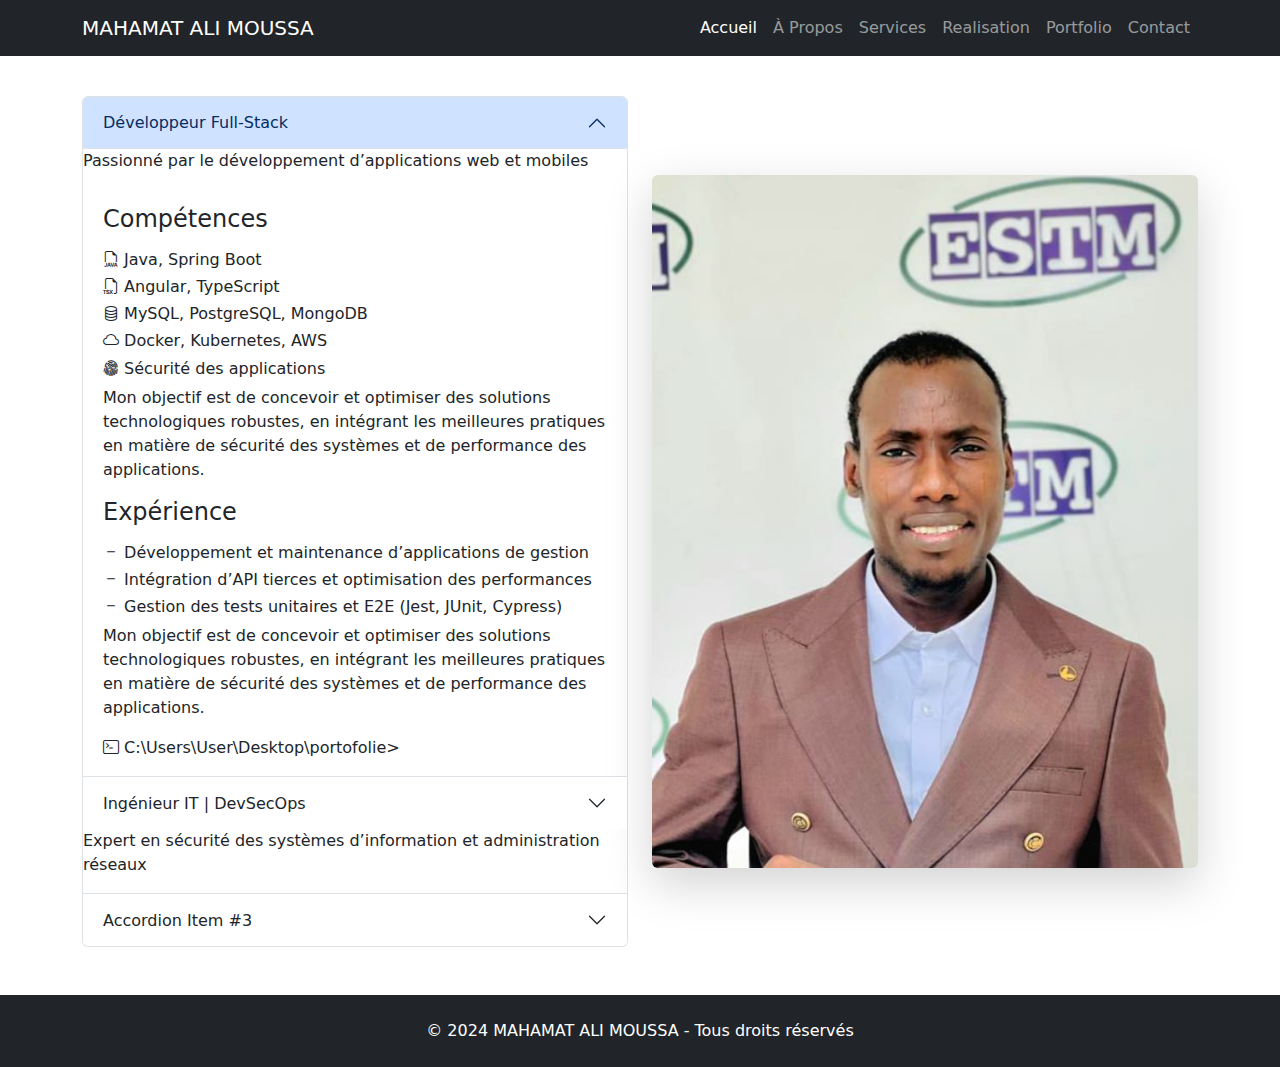
==== components/about.html @ 046203ec "ajouter les autres fichier" ====
<!DOCTYPE html>
<html lang="fr">
<head>
    <meta charset="UTF-8">
    <meta name="viewport" content="width=device-width, initial-scale=1.0">
    <title>À Propos | MAHAMAT ALI MOUSSA</title>
    <link href="https://cdn.jsdelivr.net/npm/bootstrap@5.3.0/dist/css/bootstrap.min.css" rel="stylesheet">
    <link rel="stylesheet" href="https://cdn.jsdelivr.net/npm/bootstrap-icons@1.11.3/font/bootstrap-icons.min.css">
    <link rel="stylesheet" href="styles.css">
</head>
<body>
     <!-- Navigation -->
     <nav class="navbar navbar-expand-lg navbar-dark bg-dark fixed-top">
        <div class="container">
            <a class="navbar-brand" href="#">MAHAMAT ALI MOUSSA</a>
            <button class="navbar-toggler" type="button" data-bs-toggle="collapse" data-bs-target="#navbarNav">
                <span class="navbar-toggler-icon"></span>
            </button>
            <div class="collapse navbar-collapse" id="navbarNav">
                <ul class="navbar-nav ms-auto">
                    <li class="nav-item"><a class="nav-link active" href="../index.html">Accueil</a></li>
                    <li class="nav-item"><a class="nav-link" href="#">À Propos</a></li>
                    <li class="nav-item"><a class="nav-link" href="services.html">Services</a></li>
                    <li class="nav-item"><a class="nav-link" href="realisation.html">Realisation</a></li>
                    <li class="nav-item"><a class="nav-link" href="portfolio.html">Portfolio</a></li>
                    <li class="nav-item"><a class="nav-link" href="contact.html">Contact</a></li>
                </ul>
            </div>
        </div>
    </nav>
    <section class="py-5 mt-5">
        <div class="container">
            <div class="row align-items-center">
               
                <div class="col-lg-6">
                    <div class="accordion" id="accordionExample">
                        <div class="accordion-item">
                          <h1 class="accordion-header">
                            <button class="accordion-button" type="button" data-bs-toggle="collapse" data-bs-target="#collapseOne" aria-expanded="true" aria-controls="collapseOne">
                             Développeur Full-Stack 
                            </button>
                          </h1>
                          <p>Passionné par le développement d’applications web et mobiles</p>
                          <div id="collapseOne" class="accordion-collapse collapse show" data-bs-parent="#accordionExample">
                            <div class="accordion-body">
                                <h4> Compétences</h4>
                                <p>
                                    <h6><i class="bi bi-filetype-java"></i> Java, Spring Boot</h6>
                                    <h6><i class="bi bi-filetype-tsx"></i>  Angular, TypeScript</h6>
                                    <h6><i class="bi bi-database"></i>  MySQL, PostgreSQL, MongoDB</h6>
                                    <h6><i class="bi bi-cloud"></i> Docker, Kubernetes, AWS</h6>
                                    <h6><i class="bi bi-fingerprint"></i> Sécurité des applications</h6>
                                  Mon objectif est de concevoir et optimiser des solutions technologiques robustes, en intégrant les meilleures pratiques en matière de sécurité des systèmes et de performance des applications.
                                </p>
                                <h4> Expérience</h4>
                                <p>
                                  <h6><i class="bi bi-dash"></i> Développement et maintenance d’applications de gestion</h6>
                                  <h6><i class="bi bi-dash"></i> Intégration d’API tierces et optimisation des performances</h6>
                                  <h6><i class="bi bi-dash"></i> Gestion des tests unitaires et E2E (Jest, JUnit, Cypress)</h6>
                                    Mon objectif est de concevoir et optimiser des solutions technologiques robustes, en intégrant les meilleures pratiques en matière de sécurité des systèmes et de performance des applications.
                                </p>
                                <i class="bi bi-terminal d-none d-md-inline"></i> <span class=" d-none d-md-inline">C:\Users\User\Desktop\portofolie><span id="animated-text" class="d-none d-md-inline animated-text text-warning  mb-3"></span></span>
                            </div>
                          </div>
                        </div>
                        <div class="accordion-item">
                          <h2 class="accordion-header">
                            <button class="accordion-button collapsed" type="button" data-bs-toggle="collapse" data-bs-target="#collapseTwo" aria-expanded="false" aria-controls="collapseTwo"> Ingénieur IT | DevSecOps</button>
                          </h2>
                          <p>Expert en sécurité des systèmes d’information et administration réseaux</p>
                          <div id="collapseTwo" class="accordion-collapse collapse" data-bs-parent="#accordionExample">
                            <div class="accordion-body">
                              <h4> Compétences</h4>
                              <p>
                                  <h6><i class="bi bi-dash"></i>  IAM, Zero Trust, durcissement des systèmes</h6>
                                  <h6><i class="bi bi-dash"></i>  Pentesting & Audits : Kali Linux, Metasploit, Nessus</h6>
                                  <h6><i class="bi bi-dash"></i>  Cisco, Fortinet, VPN, VLAN, pare-feu</h6>
                                  <h6><i class="bi bi-dash"></i> Docker, Kubernetes, Terraform, AWS</h6>
                                  <h6><i class="bi bi-dash"></i> ISO 27001, RGPD, NIST, SOC 2</h6>
                              </p>
                              <h4> Expérience</h4>
                              <p>
                                <h6><i class="bi bi-dash"></i>Déploiement et sécurisation des infrastructures IT</h6>
                                <h6><i class="bi bi-dash"></i>Analyse des vulnérabilités et mise en place de correctifs</h6>
                                <h6><i class="bi bi-dash"></i>Développement sécurisé et audits de code source</h6>
                                🚀 Discutons cybersécurité et innovation IT !                              </p>
                          </div>
                          </div>
                        </div>
                        <div class="accordion-item">
                          <h2 class="accordion-header">
                            <button class="accordion-button collapsed" type="button" data-bs-toggle="collapse" data-bs-target="#collapseThree" aria-expanded="false" aria-controls="collapseThree">
                              Accordion Item #3
                            </button>
                          </h2>
                          <div id="collapseThree" class="accordion-collapse collapse" data-bs-parent="#accordionExample">
                            <div class="accordion-body">
                              <strong>This is the third item's accordion body.</strong> It is hidden by default, until the collapse plugin adds the appropriate classes that we use to style each element. These classes control the overall appearance, as well as the showing and hiding via CSS transitions. You can modify any of this with custom CSS or overriding our default variables. It's also worth noting that just about any HTML can go within the <code>.accordion-body</code>, though the transition does limit overflow.
                            </div>
                          </div>
                        </div>
                      </div>
                </div>
                <div class="col-lg-6">
                    <img src="../assets/WhatsApp Image 2025-03-31 à 22.43.35_26ec268f.jpg" alt="Profil" class="img-fluid rounded shadow-lg">
                </div>
            </div>
        </div>
    </section>
  <!-- Footer -->
  <footer class="bg-dark text-white py-4">
    <div class="container text-center">
        <p class="mb-0">© 2024 MAHAMAT ALI MOUSSA - Tous droits réservés</p>
    </div>
</footer>

<!-- Bootstrap JS -->
<script src="https://cdn.jsdelivr.net/npm/bootstrap@5.3.0/dist/js/bootstrap.bundle.min.js"></script>
<script src="javascript.js"></script>
</body>
</html>
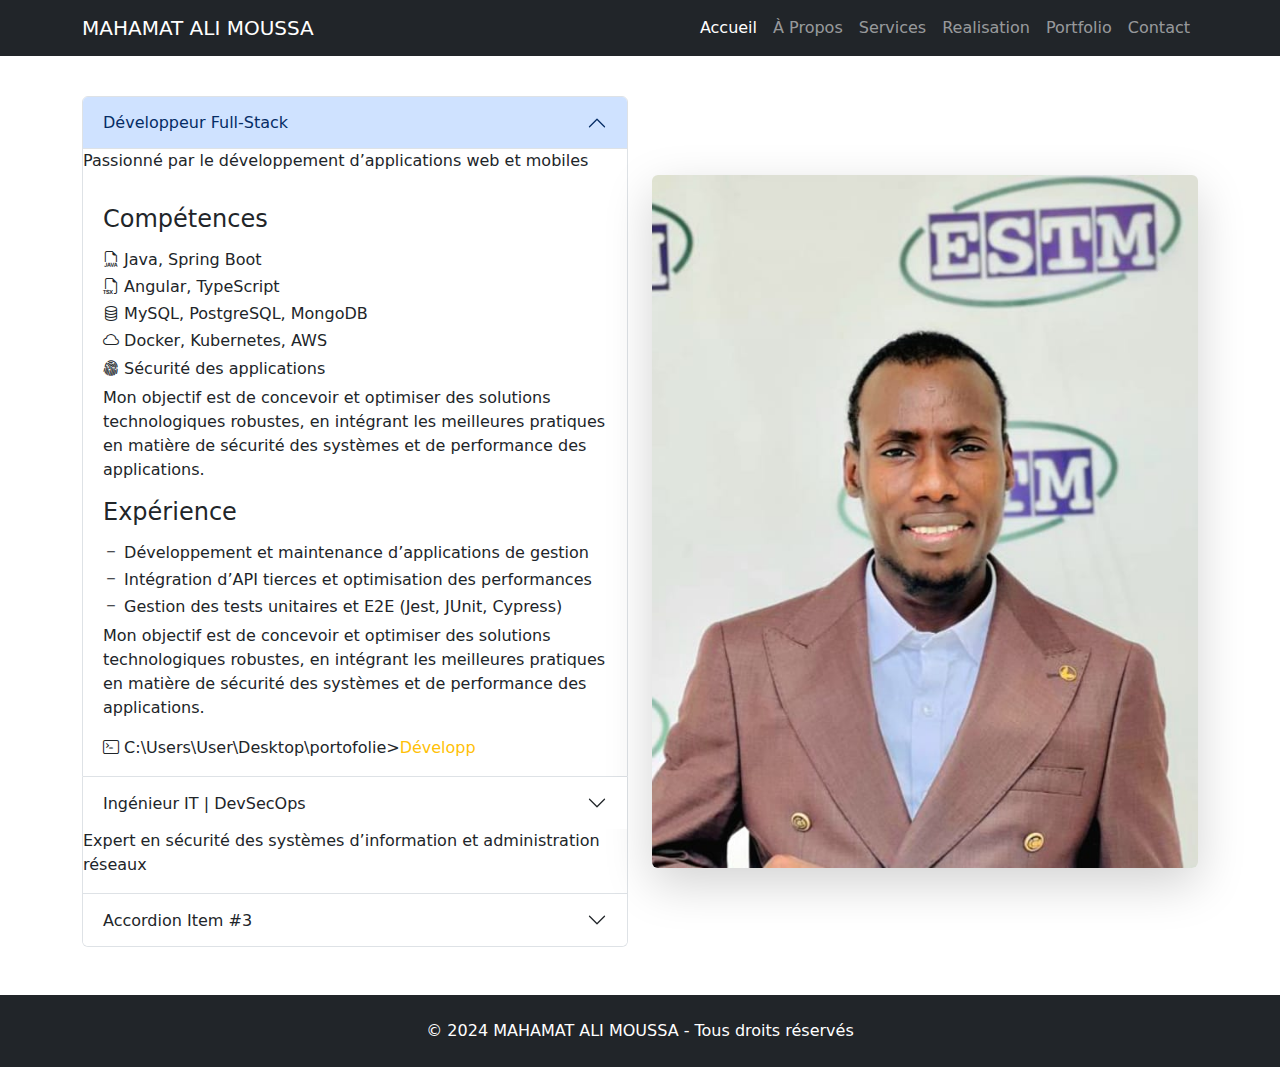
==== commit ff57ae42: "mise a jour des fichier !" ====
--- a/components/about.html
+++ b/components/about.html
@@ -6,7 +6,6 @@
     <title>À Propos | MAHAMAT ALI MOUSSA</title>
     <link href="https://cdn.jsdelivr.net/npm/bootstrap@5.3.0/dist/css/bootstrap.min.css" rel="stylesheet">
     <link rel="stylesheet" href="https://cdn.jsdelivr.net/npm/bootstrap-icons@1.11.3/font/bootstrap-icons.min.css">
-    <link rel="stylesheet" href="styles.css">
 </head>
 <body>
      <!-- Navigation -->
@@ -116,6 +115,6 @@
 
 <!-- Bootstrap JS -->
 <script src="https://cdn.jsdelivr.net/npm/bootstrap@5.3.0/dist/js/bootstrap.bundle.min.js"></script>
-<script src="javascript.js"></script>
+<script src="../javascript.js"></script>
 </body>
 </html>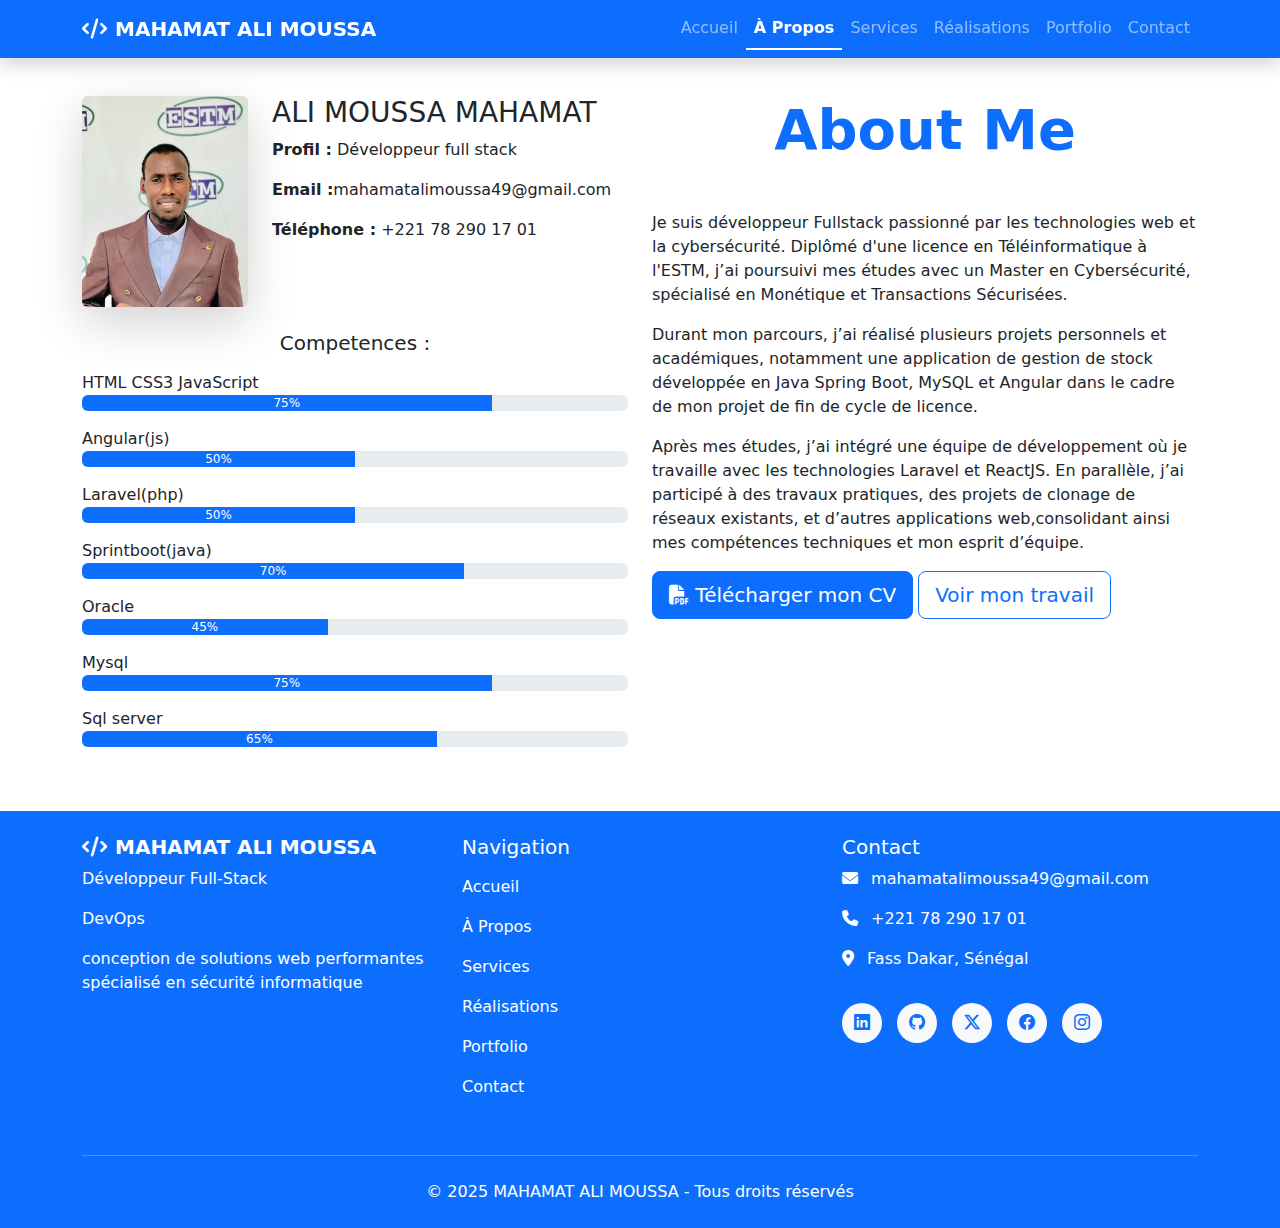
==== commit ab646b15: "mise de des pages" ====
--- a/components/about.html
+++ b/components/about.html
@@ -1,115 +1,208 @@
 <!DOCTYPE html>
 <html lang="fr">
-<head>
-    <meta charset="UTF-8">
-    <meta name="viewport" content="width=device-width, initial-scale=1.0">
-    <title>À Propos | MAHAMAT ALI MOUSSA</title>
-    <link href="https://cdn.jsdelivr.net/npm/bootstrap@5.3.0/dist/css/bootstrap.min.css" rel="stylesheet">
-    <link rel="stylesheet" href="https://cdn.jsdelivr.net/npm/bootstrap-icons@1.11.3/font/bootstrap-icons.min.css">
-</head>
+    <head>
+        <meta charset="UTF-8">
+        <meta name="viewport" content="width=device-width, initial-scale=1.0">
+        <title>Contact | MAHAMAT ALI MOUSSA</title>
+        <!-- Bootstrap CSS -->
+        <link href="https://cdn.jsdelivr.net/npm/bootstrap@5.3.0/dist/css/bootstrap.min.css" rel="stylesheet">
+        <!-- Font Awesome -->
+        <link rel="stylesheet" href="https://cdn.jsdelivr.net/npm/bootstrap-icons@1.11.3/font/bootstrap-icons.min.css">
+        <link rel="stylesheet" href="https://cdnjs.cloudflare.com/ajax/libs/font-awesome/6.4.0/css/all.min.css">
+        <!-- Custom CSS -->
+        <link rel="stylesheet" href="../styles.css">
+    </head>
 <body>
      <!-- Navigation -->
-     <nav class="navbar navbar-expand-lg navbar-dark bg-dark fixed-top">
-        <div class="container">
-            <a class="navbar-brand" href="#">MAHAMAT ALI MOUSSA</a>
-            <button class="navbar-toggler" type="button" data-bs-toggle="collapse" data-bs-target="#navbarNav">
-                <span class="navbar-toggler-icon"></span>
-            </button>
-            <div class="collapse navbar-collapse" id="navbarNav">
-                <ul class="navbar-nav ms-auto">
-                    <li class="nav-item"><a class="nav-link active" href="../index.html">Accueil</a></li>
-                    <li class="nav-item"><a class="nav-link" href="#">À Propos</a></li>
-                    <li class="nav-item"><a class="nav-link" href="services.html">Services</a></li>
-                    <li class="nav-item"><a class="nav-link" href="realisation.html">Realisation</a></li>
-                    <li class="nav-item"><a class="nav-link" href="portfolio.html">Portfolio</a></li>
-                    <li class="nav-item"><a class="nav-link" href="contact.html">Contact</a></li>
-                </ul>
-            </div>
-        </div>
+    <nav class="navbar navbar-expand-lg navbar-dark bg-primary fixed-top shadow">
+      <div class="container">
+          <a class="navbar-brand fw-bold" href="#">
+              <i class="fas fa-code me-2"></i>MAHAMAT ALI MOUSSA
+          </a>
+          <button class="navbar-toggler" type="button" data-bs-toggle="collapse" data-bs-target="#navbarNav" aria-controls="navbarNav" aria-expanded="false" aria-label="Toggle navigation">
+              <span class="navbar-toggler-icon"></span>
+          </button>
+          <div class="collapse navbar-collapse nav-underline" id="navbarNav">
+              <ul class="navbar-nav ms-auto">
+                  <li class="nav-item">
+                      <a class="nav-link "  href="../index.html">Accueil</a>
+                  </li>
+                  <li class="nav-item">
+                      <a class="nav-link active" aria-current="page" href="#">À Propos</a>
+                  </li>
+                  <li class="nav-item">
+                      <a class="nav-link" href="services.html">Services</a>
+                  </li>
+                  <li class="nav-item">
+                      <a class="nav-link" href="realisation.html">Réalisations</a>
+                  </li>
+                  <li class="nav-item">
+                      <a class="nav-link" href="portfolio.html">Portfolio</a>
+                  </li>
+                  <li class="nav-item">
+                      <a class="nav-link" href="contact.html"> Contact</a>
+                  </li>
+              </ul>
+          </div>
+      </div>
     </nav>
     <section class="py-5 mt-5">
         <div class="container">
-            <div class="row align-items-center">
-               
-                <div class="col-lg-6">
-                    <div class="accordion" id="accordionExample">
-                        <div class="accordion-item">
-                          <h1 class="accordion-header">
-                            <button class="accordion-button" type="button" data-bs-toggle="collapse" data-bs-target="#collapseOne" aria-expanded="true" aria-controls="collapseOne">
-                             Développeur Full-Stack 
-                            </button>
-                          </h1>
-                          <p>Passionné par le développement d’applications web et mobiles</p>
-                          <div id="collapseOne" class="accordion-collapse collapse show" data-bs-parent="#accordionExample">
-                            <div class="accordion-body">
-                                <h4> Compétences</h4>
-                                <p>
-                                    <h6><i class="bi bi-filetype-java"></i> Java, Spring Boot</h6>
-                                    <h6><i class="bi bi-filetype-tsx"></i>  Angular, TypeScript</h6>
-                                    <h6><i class="bi bi-database"></i>  MySQL, PostgreSQL, MongoDB</h6>
-                                    <h6><i class="bi bi-cloud"></i> Docker, Kubernetes, AWS</h6>
-                                    <h6><i class="bi bi-fingerprint"></i> Sécurité des applications</h6>
-                                  Mon objectif est de concevoir et optimiser des solutions technologiques robustes, en intégrant les meilleures pratiques en matière de sécurité des systèmes et de performance des applications.
-                                </p>
-                                <h4> Expérience</h4>
-                                <p>
-                                  <h6><i class="bi bi-dash"></i> Développement et maintenance d’applications de gestion</h6>
-                                  <h6><i class="bi bi-dash"></i> Intégration d’API tierces et optimisation des performances</h6>
-                                  <h6><i class="bi bi-dash"></i> Gestion des tests unitaires et E2E (Jest, JUnit, Cypress)</h6>
-                                    Mon objectif est de concevoir et optimiser des solutions technologiques robustes, en intégrant les meilleures pratiques en matière de sécurité des systèmes et de performance des applications.
-                                </p>
-                                <i class="bi bi-terminal d-none d-md-inline"></i> <span class=" d-none d-md-inline">C:\Users\User\Desktop\portofolie><span id="animated-text" class="d-none d-md-inline animated-text text-warning  mb-3"></span></span>
-                            </div>
-                          </div>
-                        </div>
-                        <div class="accordion-item">
-                          <h2 class="accordion-header">
-                            <button class="accordion-button collapsed" type="button" data-bs-toggle="collapse" data-bs-target="#collapseTwo" aria-expanded="false" aria-controls="collapseTwo"> Ingénieur IT | DevSecOps</button>
-                          </h2>
-                          <p>Expert en sécurité des systèmes d’information et administration réseaux</p>
-                          <div id="collapseTwo" class="accordion-collapse collapse" data-bs-parent="#accordionExample">
-                            <div class="accordion-body">
-                              <h4> Compétences</h4>
-                              <p>
-                                  <h6><i class="bi bi-dash"></i>  IAM, Zero Trust, durcissement des systèmes</h6>
-                                  <h6><i class="bi bi-dash"></i>  Pentesting & Audits : Kali Linux, Metasploit, Nessus</h6>
-                                  <h6><i class="bi bi-dash"></i>  Cisco, Fortinet, VPN, VLAN, pare-feu</h6>
-                                  <h6><i class="bi bi-dash"></i> Docker, Kubernetes, Terraform, AWS</h6>
-                                  <h6><i class="bi bi-dash"></i> ISO 27001, RGPD, NIST, SOC 2</h6>
-                              </p>
-                              <h4> Expérience</h4>
-                              <p>
-                                <h6><i class="bi bi-dash"></i>Déploiement et sécurisation des infrastructures IT</h6>
-                                <h6><i class="bi bi-dash"></i>Analyse des vulnérabilités et mise en place de correctifs</h6>
-                                <h6><i class="bi bi-dash"></i>Développement sécurisé et audits de code source</h6>
-                                🚀 Discutons cybersécurité et innovation IT !                              </p>
-                          </div>
-                          </div>
-                        </div>
-                        <div class="accordion-item">
-                          <h2 class="accordion-header">
-                            <button class="accordion-button collapsed" type="button" data-bs-toggle="collapse" data-bs-target="#collapseThree" aria-expanded="false" aria-controls="collapseThree">
-                              Accordion Item #3
-                            </button>
-                          </h2>
-                          <div id="collapseThree" class="accordion-collapse collapse" data-bs-parent="#accordionExample">
-                            <div class="accordion-body">
-                              <strong>This is the third item's accordion body.</strong> It is hidden by default, until the collapse plugin adds the appropriate classes that we use to style each element. These classes control the overall appearance, as well as the showing and hiding via CSS transitions. You can modify any of this with custom CSS or overriding our default variables. It's also worth noting that just about any HTML can go within the <code>.accordion-body</code>, though the transition does limit overflow.
-                            </div>
-                          </div>
-                        </div>
-                      </div>
+            <div class="row">  
+                <div class="col-lg-6 order-lg-1">
+                    <div class="row mb-4">
+                        <div class="col-md-4 text-center">
+                            <img src="../assets/profil.jpg" 
+                            alt="Profil" class="img-fluid rounded shadow-lg">                        </div>
+                        <div class="col-md-8">
+                          <h3>ALI MOUSSA MAHAMAT</h3>
+                          <p><strong>Profil :</strong> Développeur full stack</p>
+                          <p><strong>Email :</strong>mahamatalimoussa49@gmail.com</p>
+                          <p class="mb-0">
+                            <strong>Téléphone :</strong> 
+                            <span data-bs-toggle="tooltip" title="Numéro principal">+221 78 290 17 01</span>
+                        </p>
+                        </div>
+                      </div>                    
+                      <h5 class="mb-3 text-center">Competences :</h5>
+                      <div class="mb-3">
+                        <div class="label-skill">HTML CSS3 JavaScript</div>
+                        <div class="progress">
+                          <div class="progress-bar bg-primary" style="width: 75%;">75%</div>
+                        </div>
+                      </div>
+                      <div class="mb-3">
+                        <div class="label-skill">Angular(js)</div>
+                        <div class="progress">
+                          <div class="progress-bar bg-primary" style="width: 50%;">50%</div>
+                        </div>
+                      </div>
+                      <div class="mb-3">
+                        <div class="label-skill">Laravel(php)</div>
+                        <div class="progress">
+                          <div class="progress-bar bg-primary" style="width: 50%;">50%</div>
+                        </div>
+                      </div>
+                      <div class="mb-3">
+                        <div class="label-skill">Sprintboot(java)</div>
+                        <div class="progress">
+                          <div class="progress-bar bg-primary" style="width: 70%;">70%</div>
+                        </div>
+                      </div>
+                      <div class="mb-3">
+                        <div class="label-skill">Oracle</div>
+                        <div class="progress">
+                          <div class="progress-bar bg-primary" style="width: 45%;">45%</div>
+                        </div>
+                      </div> 
+                      <div class="mb-3">
+                        <div class="label-skill">Mysql</div>
+                        <div class="progress">
+                          <div class="progress-bar bg-primary" style="width: 75%;">75%</div>
+                        </div>
+                      </div>
+                      <div class="mb-3">
+                        <div class="label-skill">Sql  server</div>
+                        <div class="progress">
+                          <div class="progress-bar bg-primary" style="width: 65%;">65%</div>
+                        </div>
+                      </div>
+                       
                 </div>
-                <div class="col-lg-6">
-                    <img src="../assets/WhatsApp Image 2025-03-31 à 22.43.35_26ec268f.jpg" alt="Profil" class="img-fluid rounded shadow-lg">
-                </div>
+                <div class="col-lg-6 order-lg-2 mb-4 mb-lg-0">
+                 <h2 class="display-4 fw-bold mb-5 text-center text-primary">About Me</h2>
+                <p>
+                    Je suis développeur Fullstack passionné par les technologies web et 
+                    la cybersécurité. Diplômé d'une licence en Téléinformatique à l'ESTM, 
+                    j’ai poursuivi mes études avec un Master en Cybersécurité, spécialisé 
+                    en Monétique et Transactions Sécurisées.
+                </p> 
+                <p>
+                    Durant mon parcours, j’ai réalisé plusieurs projets personnels et académiques, 
+                    notamment une application de gestion de stock développée en Java Spring Boot,
+                     MySQL et Angular dans le cadre de mon projet de fin de cycle de licence.
+                </p>
+                <p>
+                    Après mes études, j’ai intégré une équipe de développement où je travaille 
+                    avec les technologies Laravel et ReactJS. En parallèle, j’ai participé à des 
+                    travaux pratiques, des projets de clonage de réseaux existants, et d’autres 
+                    applications web,consolidant ainsi mes compétences techniques et mon esprit d’équipe.
+                </p>
+                <a href="../assets/Mon_cv_2025_2.pdf (2).pdf" download="Mon_CV.pdf" class="btn btn-primary btn-lg">
+                    <i class="fas fa-file-pdf"></i> Télécharger mon CV
+                </a>                            
+            <a href="portfolio.html" class="btn btn-outline-primary btn-lg">Voir mon travail</a>
+            </div>
             </div>
         </div>
     </section>
   <!-- Footer -->
-  <footer class="bg-dark text-white py-4">
-    <div class="container text-center">
-        <p class="mb-0">© 2024 MAHAMAT ALI MOUSSA - Tous droits réservés</p>
+  <footer class="bg-primary text-white py-4" id="contact">
+    <div class="container">
+        <div class="row">
+            <div class="col-md-4 mb-4">
+                <h5>
+                    <a class="navbar-brand fw-bold" href="#">
+                    <i class="fas fa-code me-2"></i>MAHAMAT ALI MOUSSA
+                    </a>
+                </h5>
+                <p>Développeur Full-Stack</p>
+                <p>DevOps</p>
+                <span>conception de solutions web performantes</span>
+                <span>spécialisé en sécurité informatique</span>
+              </div>
+              <div class="col-md-4 mb-4">
+                <h5>Navigation</h5>
+                <ul class="navbar-nav ms-auto">
+                    <li class="nav-item">
+                        <a class="nav-link "  href="../index.html">Accueil</a>
+                    </li>
+                    <li class="nav-item">
+                        <a class="nav-link active" aria-current="page" href="#">À Propos</a>
+                    </li>
+                    <li class="nav-item">
+                        <a class="nav-link" href="services.html">Services</a>
+                    </li>
+                    <li class="nav-item">
+                        <a class="nav-link" href="realisation.html">Réalisations</a>
+                    </li>
+                    <li class="nav-item">
+                        <a class="nav-link" href="portfolio.html">Portfolio</a>
+                    </li>
+                    <li class="nav-item">
+                        <a class="nav-link" href="contact.html"> Contact</a>
+                    </li>
+                </ul>
+              </div>
+              <div class="col-md-4">
+                <h5>Contact</h5>
+                <p><i class="fas fa-envelope me-2"></i> mahamatalimoussa49@gmail.com</p>
+                <p><i class="fas fa-phone me-2"></i> +221 78 290 17 01</p>
+                <p><i class="fas fa-map-marker-alt me-2"></i> Fass Dakar, Sénégal</p>
+                <h3 class="h4 mb-3 d-block d-sm-none">Réseaux Sociaux</h3>
+                <div class="social-links">
+                    <a href="https://www.linkedin.com/public-profile/settings" target="_blank" title="LinkedIn">
+                        <i class="bi bi-linkedin"></i>
+                    </a>
+                    <a href="https://github.com/al-king-github" target="_blank" title="GitHub">
+                        <i class="bi bi-github"></i>
+                    </a>
+                    <a href="https://x.com/MAHAMAT89800679?t=X2egePukLqvNe5HRSg1vFA&s=09" target="_blank" title="Twitter">
+                        <i class="bi bi-twitter-x"></i>
+                    </a>
+                    <a href="https://www.facebook.com/mahamatalimoussa0235" target="_blank" title="Facebook">
+                        <i class="bi bi-facebook"></i>
+                    </a>
+                    <a href="https://www.instagram.com/mahamatalimoussa0235/" target="_blank" title="Instagram">
+                        <i class="bi bi-instagram"></i>
+                    </a>
+                </div>
+            </div>                
+        </div>     
+        <hr class="my-4 bg-white">
+        <div class="text-center">
+            <p class="mb-0">© 2025 MAHAMAT ALI MOUSSA - Tous droits réservés</p>
+        </div>            
     </div>
 </footer>
 
--- a/styles.css
+++ b/styles.css
@@ -0,0 +1,92 @@
+/* Styles personnalisés complémentaires à Bootstrap */
+.hero-section {
+    background: linear-gradient(135deg, #f8f9fa 0%, #e9ecef 100%);
+}
+
+.profile-img {
+    width: 350px;
+    height: 350px;
+    object-fit:contain;
+}
+
+.skill-card {
+    transition: transform 0.3s;
+}
+
+.skill-card:hover {
+    transform: translateY(-10px);
+}
+
+.navbar {
+    box-shadow: 0 2px 10px rgba(0,0,0,0.1);
+}
+
+section {
+    padding: 100px 0;
+}
+
+/* Animation pour le texte */
+#animated-text {
+    min-height: 60px;
+}
+
+/* Responsive adjustments */
+@media (max-width: 768px) {
+    .profile-img {
+        width: 250px;
+        height: 250px;
+        margin-top: 30px;
+    }
+    
+    section {
+        padding: 60px 0;
+    }
+}
+.contact-form-container {
+    max-width: 600px;
+    margin: 0 auto;
+}
+
+.contact-info-card {
+    border: none;
+    border-radius: 10px;
+    box-shadow: 0 5px 15px rgba(0,0,0,0.1);
+}
+
+.social-links {
+    margin-top: 2rem;
+}
+
+.social-links a {
+    display: inline-block;
+    width: 40px;
+    height: 40px;
+    border-radius: 50%;
+    background: #f8f9fa;
+    color: #0d6efd;
+    text-align: center;
+    line-height: 40px;
+    margin-right: 10px;
+    transition: all 0.3s ease;
+}
+
+.social-links a:hover {
+    background: #0d6efd;
+    color: white;
+    transform: translateY(-3px);
+}
+
+@media (max-width: 768px) {
+    .contact-form-container {
+        padding: 0 15px;
+    }
+    
+    .contact-info-card {
+        margin-bottom: 30px;
+    }
+    
+    .social-links {
+        text-align: center;
+        margin-top: 1.5rem;
+    }
+}